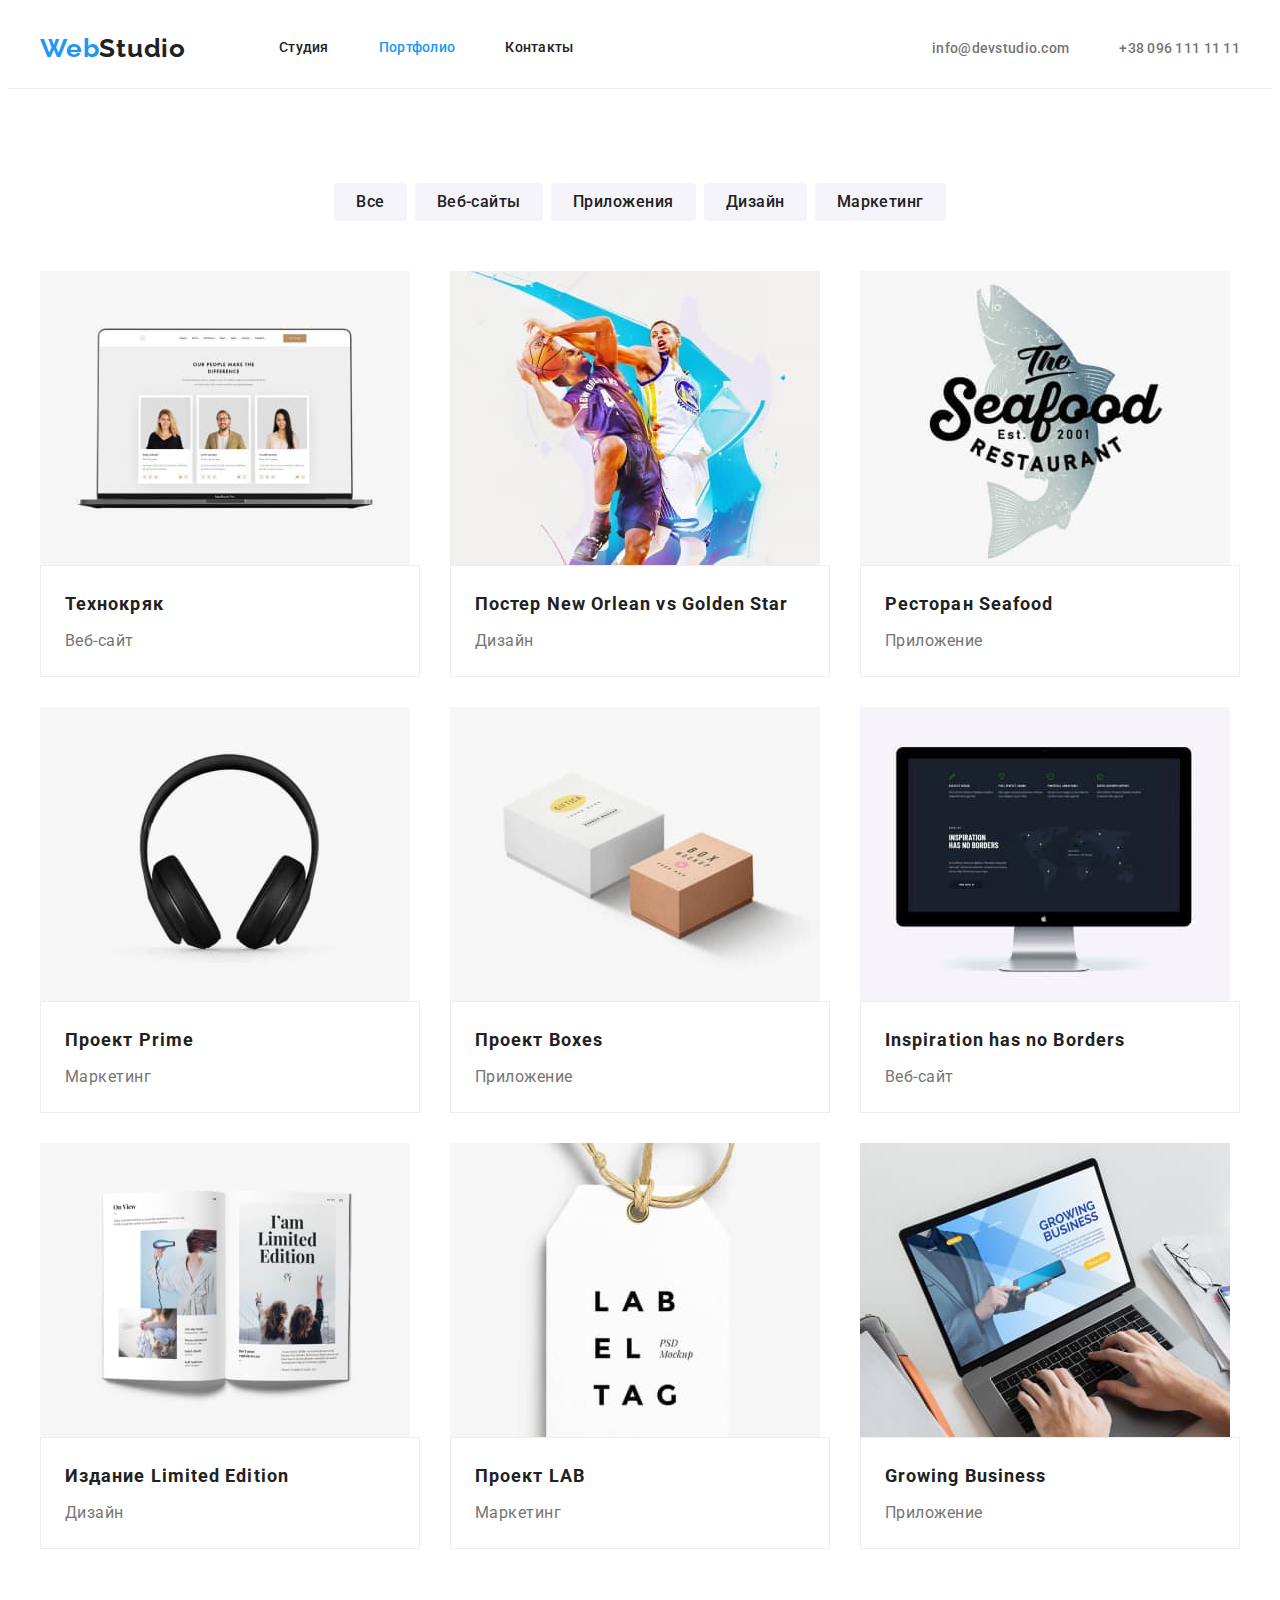
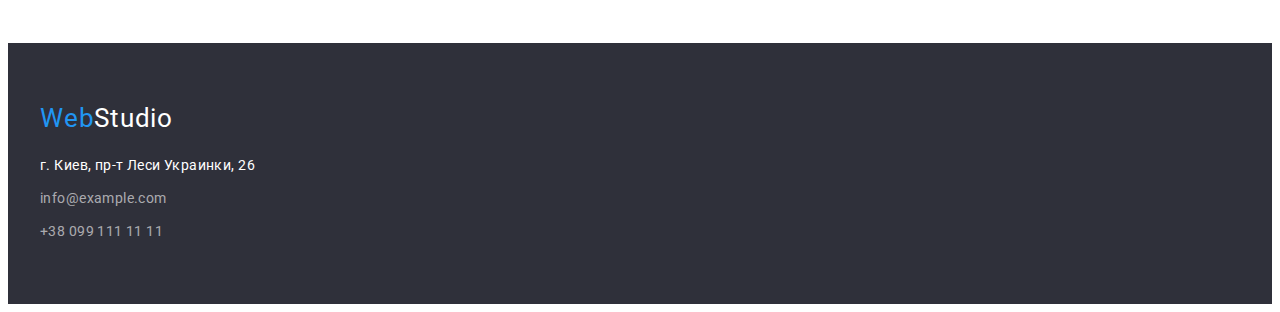
==== portfolio.html @ 1c6d5eae "добавляет БГ на секции герой" ====
<!DOCTYPE html>
<html lang="en">
<head>
    <meta charset="UTF-8">
    <meta http-equiv="X-UA-Compatible" content="IE=edge">
    <meta name="viewport" content="width=device-width, initial-scale=1.0">
    <title>Document</title>
    <link rel="preconnect" href="https://fonts.googleapis.com">
    <link rel="preconnect" href="https://fonts.gstatic.com" crossorigin>
    <link href="https://fonts.googleapis.com/css2?family=Raleway:wght@700&family=Roboto:wght@400;500;700;900&display=swap"
        rel="stylesheet">
     <link rel="stylesheet" href="https://cdnjs.cloudflare.com/ajax/libs/modern-normalize/1.1.0/modern-normalize.min.css"
            integrity="sha512-wpPYUAdjBVSE4KJnH1VR1HeZfpl1ub8YT/NKx4PuQ5NmX2tKuGu6U/JRp5y+Y8XG2tV+wKQpNHVUX03MfMFn9Q=="
            crossorigin="anonymous" referrerpolicy="no-referrer" />
    <link rel="stylesheet" href="./css/styles.css">
</head>
<body>
<header class="header">

    <div class="container flex">

        <nav class="main-nav">
            <a href="/" class="logo"><span class="span-logo">Web</span>Studio</a>

            <ul class="site-nav list">
                <li class="item"><a href="./index.html" class="link">Студия</a></li>
                <li class="item"><a href="./portfolio.html" class="link current">Портфолио</a></li>
                <li class="item"><a href="" class="link">Контакты</a></li>
            </ul>
        </nav>

        <ul class="site-contact list">
            <li class="item"><a href="mailto:info@devstudio.com" class="link">info@devstudio.com</a></li>
            <li class="item"><a href="tel:+380961111111" class="link">+38 096 111 11 11</a></li>
        </ul>


    </div>
</header>

        <section class="section works">
            <div class="container">
            <h1 class="visually-hidden">Наши работы</h1>
            <ul class="filter list">
                <li class="item"><button type="button" class="filter-btn">Все</button></li>
                <li class="item"><button type="button" class="filter-btn">Веб-сайты</button></li>
                <li class="item"><button type="button" class="filter-btn">Приложения</button></li>
                <li class="item"><button type="button" class="filter-btn">Дизайн</button></li>
                <li class="item"><button type="button" class="filter-btn">Маркетинг</button></li>
            </ul>

            <ul class="works-list list">
                <li class="works-item">
                    <img src="./images/project-1.jpg" alt="экран с фотокарточками" width="370" height="294">
                    

                    <div class="works-card">
                    <h2 class="title">Технокряк</h2>
                    <p class="text">Веб-сайт</p>
                    </div>
                </li>
                
                <li class="works-item">
                    <img src="./images/project-2.jpg" alt="баскетболисты с мячом" width="370" height="294">

                    <div class="works-card">
                    <h2 class="title">Постер New Orlean vs Golden Star</h2>
                    <p class="text">Дизайн</p>
                    </div>
                </li>

                <li class="works-item">
                    <img src="./images/project-3.jpg" alt="лого ресторана сифуд" width="370" height="294">

                    <div class="works-card">
                    <h2 class="title">Ресторан Seafood</h2>
                    <p class="text">Приложение</p>
                    </div>
                </li>
                <li class="works-item">
                    <img src="./images/project-4.jpg" alt="наушники" width="370" height="294">

                    <div class="works-card">
                    <h2 class="title">Проект Prime</h2>
                    <p class="text">Маркетинг</p>
                    </div>
                </li>

                <li class="works-item">
                    <img src="./images/project-5.jpg" alt="две коробки" width="370" height="294">

                    <div class="works-card">
                    <h2 class="title">Проект Boxes</h2>
                    <p class="text">Приложение</p>
                    </div>
                </li>

                <li class="works-item">
                    <img src="./images/project-6.jpg" alt="монитор" width="370" height="294">

                    <div class="works-card">
                    <h2 class="title">Inspiration has no Borders</h2>
                    <p class="text">Веб-сайт</p>
                    </div>
                </li>

                <li class="works-item">
                    <img src="./images/project-7.jpg" alt="журнал" width="370" height="294">

                    <div class="works-card">
                    <h2 class="title">Издание Limited Edition</h2>
                    <p class="text">Дизайн</p>
                    </div>
                </li>

                <li class="works-item">
                    <img src="./images/project-8.jpg" alt="ярлык с надписью" width="370" height="294">

                    <div class="works-card">
                    <h2 class="title">Проект LAB</h2>
                    <p class="text">Маркетинг</p>
                    </div>
                </li>

                <li class="works-item">
                    <img src="./images/project-9.jpg" alt="ноутбук и руки" width="370" height="294">

                    <div class="works-card">
                    <h2 class="title">Growing Business</h2>
                    <p class="text">Приложение</p>
                    </div>
                </li>
               
            </ul>
            </div>
        </section>


    </main>

<footer class="footer">
    <div class="container">
        <a href="/" class="logo-footer"><span class="span-logo">Web</span>Studio</a>

        <address>
            <ul class="footer-list list">
                <li><a href="https://www.google.com/maps/place/Lesi+Ukrainky+Blvd,+26,+Kyiv,+Ukraine,+02000/@50.4265807,30.5361971"
                        class="link-address">г. Киев, пр-т Леси Украинки, 26</a></li>
                <li><a href="mailto:info@example.com" class="link">info@example.com</a></li>
                <li><a href="tel:+380991111111" class="link no-margin">+38 099 111 11 11</a></li>
            </ul>

        </address>

    </div>

</footer>
    
</body>
</html>
---- css/styles.css ----
:root {
    --main-text-color: #757575;
    --title-text-color: #212121;
    --accent-color: #2196F3;
    --secondary-background-color: #2F303A;
    --primary-white-color: #FFFFFF;
    --general-background-color: #F5F4FA;
    --secondary-btn-color: #212121;
    
}

p,h1,h2,h3,h4,h5,h6 {
    margin: 0;
}
ul {
    margin: 0;
    padding-left: 0;
}

body {
    color: var(--main-text-color);
    font-family: 'Roboto', sans-serif;
}

.list{
    list-style: none;
    padding: 0;
    margin: 0;
}
.link {
    text-decoration: none;
}



.visually-hidden {
    position: absolute;
    white-space: nowrap;
    width: 1px;
    height: 1px;
    overflow: hidden;
    border: 0;
    padding: 0;
    clip: rect(0 0 0 0);
    clip-path: inset(50%);
    margin: -1px;
}

img {
    display: block;
    max-width: 100%;
    height: auto;
    /* border-radius: 0px; */
}


.container {
    width: 1200px;
    padding-left: 15px;
    padding-right: 15px;
    margin: 0 auto;
    /* outline: 1px solid red; */

}


/* ---------------------header--------------------- */


.header {
    background-color: var(--primary-white-color);
    border-bottom:1px solid #ECECEC;
}

 .logo {

        color: var(--title-text-color);
        font-family: 'Raleway', sans-serif;
        font-weight: 700;
        font-size: 26px;
        line-height: 1.19;
        letter-spacing: 0.03em;
        text-decoration: none;
 }
 .span-logo {
    color: var(--accent-color); 
 }

 
 /* -------------------nav-------------------- */


 .flex {
     display: flex;
     align-items: center;
     
     
 }
 .main-nav {
     display: flex;
    align-items: center;
    
    
 }
 
 .site-nav {
     display: flex;
     margin-left: 93px;
 }
  

 .site-nav .item:not(:last-child) {
     margin-right: 50px;
 }


 .site-nav .link {
     display: block;
     padding-top: 32px;
     padding-bottom: 32px;

     color: var(--title-text-color);
     font-family: 'Roboto', sans-serif;
     font-weight: 500;
     font-size: 14px;
     line-height: 1.14;
     letter-spacing: 0.02em;
 }
 .site-nav .link.current {
     color: var(--accent-color);
 }

 .site-contact {
     display: flex;
     margin-left: auto;
 }

 .site-contact .item + .item {
     margin-left: 50px;
 }

 .site-contact .link {
    font-family: 'Roboto',sans-serif;
    font-style: normal;
    font-weight: 500;
    font-size: 14px;
    line-height: 16px;
    letter-spacing: 0.02em;
 }

.site-nav .link:hover,
.site-nav .link:focus
 {
    color: var(--accent-color);
}

.site-contact .link{
color: var(--main-text-color);
}

.site-contact .link:hover,
.site-contact .link:focus {
color: var(--accent-color);
}

          /*------------------hero--------------------    */


.hero {
    text-align: center;
    background-color: var(--secondary-background-color);
}

.hero-container {
    max-width: 1600px;
    height: 600px;
    margin: 0 auto;
    padding: 200px 0;
    background-image: linear-gradient(rgba(47, 48, 58, 0.4),rgba(47, 48, 58, 0.4)), url(../images/hero-bg.jpg);
    background-repeat: no-repeat;
    background-position: center;
    background-size: cover;
    


}


.hero-title {
    margin: 0 auto 40px auto;
    max-width: 630px;

    color: var(--primary-white-color);
    
    font-weight: 900;
    font-size: 44px;
    line-height: 1.36;
    
    letter-spacing: 0.06em;
    text-transform: uppercase;
}



.hero-btn {
    display: inline-block;
    border-radius: 4px;
    padding: 10px 32px;
    min-width: 200px;

    color: var(--primary-white-color);
    background-color: var(--accent-color) ;

    cursor: pointer;
    font-family: inherit;
    font-weight: 700;
    font-size: 16px;
    line-height: 1.88;
    letter-spacing: 0.06em;
    border: none;
   
}
.hero-btn:hover,
.hero-btn:focus {
    background-color: #188CE8;
}

     /*--------------------   features----------------   */

.section {
    background-color: var(--primary-white-color);
    padding-top: 94px;
    padding-bottom: 94px;
} 

.feature-list {
    display: flex;
    margin-left: -30px;
    margin-top: -30px;
}

.feature-list .item {
    flex-basis: calc(100%/4 - 30px);
    margin-left: 30px;
    margin-top: 30px;
    }
 
 
.feature-list .title {
    margin-bottom: 10px;

    color: var(--title-text-color);
    font-size: 14px;
    line-height: 1.14;
    letter-spacing: 0.03em;
    text-transform: uppercase;
}
.feature-list .text {
    color: var(--main-text-color);
    font-size: 14px;
    line-height: 1.71;
    letter-spacing: 0.03em;
}

     /*-----------------     section -----------------    */
      /* ---------about--------- */

        .no-padding {
        padding-top: 0;
    } 

      .about {
    display: flex;
    margin-left: -30px;
    margin-top: -30px;
}

.about .item {
   flex-basis: calc(100%/3 - 30px);
    margin-left: 30px;
    margin-top: 30px;
}



.section-title {
    margin-bottom: 50px;

    color: var(--title-text-color);
    font-size: 36px;
    line-height: 1.16;
    text-align: center;
    letter-spacing: 0.03em;
}


/* --------------team---------------- */
.team {
    background-color: var(--general-background-color);
}
.team-item {
    background-color: var(--primary-white-color);
    box-shadow: 0px 1px 3px rgba(0, 0, 0, 0.12), 0px 1px 1px rgba(0, 0, 0, 0.14), 0px 2px 1px rgba(0, 0, 0, 0.2);
    border-radius: 0px 0px 4px 4px;
    
}

.team-card {
    text-align: center;
    padding: 30px 0;
    width: 270px;
}

.team-item .title {
margin-bottom: 10px;
}
 .team-list {
     display: flex;
    margin-left: -30px;
    margin-top: -30px;
 }

 .team-list .team-item {
     flex-basis: calc(100%/4 - 30px);
     margin-left: 30px;
     margin-top: 30px;
 }




.team-list .title {
    color: var(--title-text-color);
    font-weight: 500;
    font-size: 16px;
    line-height: 1.18;
    letter-spacing: 0.03em;
}
.team-list .text {
    color: var(--main-text-color);
    font-size: 16px;
    line-height: 1.19;
    letter-spacing: 0.03em;
}
/* ----------------------footer-------------------- */
.footer {
    background-color: var(--secondary-background-color);
    padding-top: 60px;
    padding-bottom: 60px;
}

.logo-footer {
    display: inline-block;
    margin-bottom: 20px;
    font-size: 26px;
    line-height: 1.19;
    letter-spacing: 0.03em;
    text-decoration: none;
}

.footer .logo-footer {
    color: var(--primary-white-color);
}

.footer-list .link {
    display: inline-block;
    margin-bottom: 9px;

    color: rgba(255, 255, 255, 0.6);
    font-family: 'Roboto';
    font-style: normal;
    font-weight: 400;
    font-size: 14px;
    line-height: 1.71;
    letter-spacing: 0.03em;
    text-decoration: none;
}

.link-address {
    display: inline-block;
    margin-bottom: 9px;  

    color: var(--primary-white-color);
    font-family: 'Roboto';
    font-style: normal;
    font-weight: 400;
    font-size: 14px;
    line-height: 1.71;
    letter-spacing: 0.03em;
    text-decoration: none; 
}

.no-margin.link {
    margin-bottom: 0;
}
 

.link-address:hover,
.link-address:focus {
    color: var(--accent-color);
}
.footer-list .link:hover,
.footer-list .link:focus {
    color: var(--accent-color);
}
/* --------------------portfolio----------------- */
/* ---------------------filter------------------- */
.filter {
    display: flex;
    justify-content: center;
    margin-bottom: 50px;
}
.filter .item:not(:last-child) {
    margin-right: 8px;
}


.filter-btn {
display: inline-block;
border-radius: 4px;
padding: 6px 22px;

color: var(--secondary-btn-color);
background-color: var(--general-background-color);
cursor: pointer;

font-family: inherit;
font-style: normal;
font-weight: 500;
font-size: 16px;
line-height: 1.62;
letter-spacing: 0.03em;
border: none;
}

.filter-btn:hover,
.filter-btn:focus {
    color: var(--primary-white-color);
    background-color: var(--accent-color);
}
/* --------------works----------------- */

.works-list {
    display: flex;
    flex-wrap: wrap;
    margin-left: -30px;
    margin-top: -30px;


}

.works-list .works-item {
    flex-basis: calc(100%/3 - 30px);
    margin-left: 30px;
    margin-top: 30px;
}

.works-item .title {
    margin-bottom: 4px;
}


.works-card {
padding: 20px 24px;
border: 1px solid #EEEEEE;
}



.works-list .title {
    color: var(--title-text-color);
    font-size: 18px;
    line-height: 2;
    letter-spacing: 0.06em
}
.works-list .text {
    color: var(--main-text-color);
    font-size: 16px;
    line-height: 1.88;
    letter-spacing: 0.03em
}
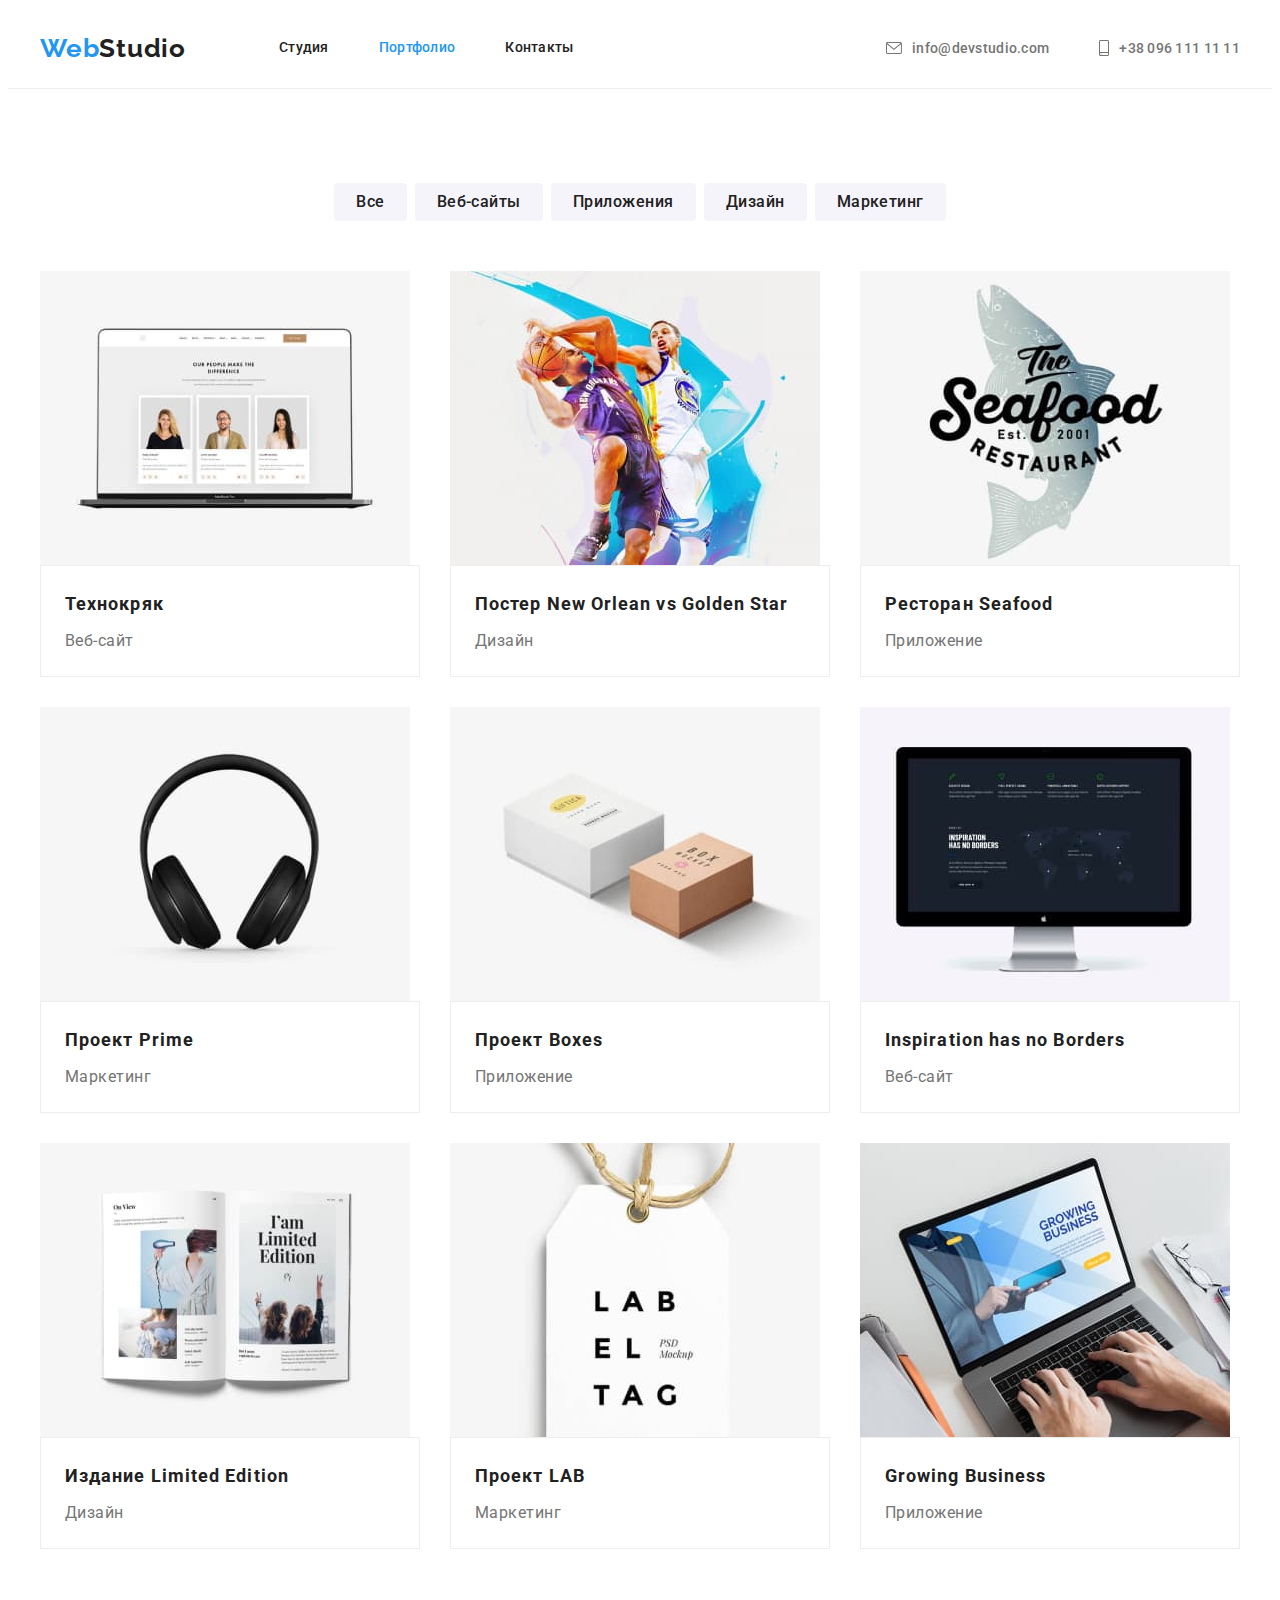
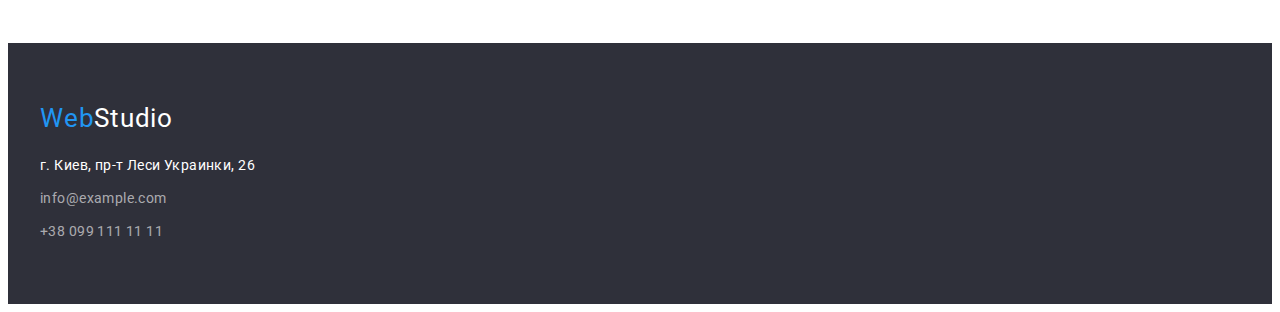
==== commit 6ff2d842: "добавляет разметку" ====
--- a/portfolio.html
+++ b/portfolio.html
@@ -30,8 +30,17 @@
         </nav>
 
         <ul class="site-contact list">
-            <li class="item"><a href="mailto:info@devstudio.com" class="link">info@devstudio.com</a></li>
-            <li class="item"><a href="tel:+380961111111" class="link">+38 096 111 11 11</a></li>
+            <li class="item"><a href="mailto:info@devstudio.com" class="link">
+                    <svg class="site-contact-icon" width="16" height="12">
+                        <use class="" href="./images/icon.svg#icon-envelope"></use>
+                    </svg>
+                    info@devstudio.com</a></li>
+        
+            <li class="item"><a href="tel:+380961111111" class="link">
+                    <svg class="site-contact-icon" width="10" height="16">
+                        <use class="" href="./images/icon.svg#icon-smartphone"></use>
+                    </svg>
+                    +38 096 111 11 11</a></li>
         </ul>
 
 
--- a/css/styles.css
+++ b/css/styles.css
@@ -7,6 +7,7 @@
     --primary-white-color: #FFFFFF;
     --general-background-color: #F5F4FA;
     --secondary-btn-color: #212121;
+    --icon-color: #AFB1B8;
     
 }
 
@@ -134,20 +135,40 @@
  .site-contact {
      display: flex;
      margin-left: auto;
+     align-items: center; 
+     justify-content: center;
  }
 
  .site-contact .item + .item {
      margin-left: 50px;
  }
 
+ .site-contact-icon {
+    margin-right: 10px;
+    fill: currentColor;
+ }
+
+
  .site-contact .link {
+    display: flex;
+    align-items: center;
+    justify-content: center;
     font-family: 'Roboto',sans-serif;
     font-style: normal;
     font-weight: 500;
     font-size: 14px;
     line-height: 16px;
     letter-spacing: 0.02em;
- }
+    color: var(--main-text-color);
+ }
+ 
+ .site-contact .link:hover,
+ .site-contact .link:focus {
+    color: var(--accent-color);
+ }
+
+
+
 
 .site-nav .link:hover,
 .site-nav .link:focus
@@ -170,21 +191,17 @@
 .hero {
     text-align: center;
     background-color: var(--secondary-background-color);
-}
-
-.hero-container {
+    
     max-width: 1600px;
     height: 600px;
     margin: 0 auto;
     padding: 200px 0;
-    background-image: linear-gradient(rgba(47, 48, 58, 0.4),rgba(47, 48, 58, 0.4)), url(../images/hero-bg.jpg);
+    background-image: linear-gradient(rgba(47, 48, 58, 0.4), rgba(47, 48, 58, 0.4)), url(../images/hero-bg.jpg);
     background-repeat: no-repeat;
     background-position: center;
     background-size: cover;
-    
-
-
-}
+}
+
 
 
 .hero-title {
@@ -244,7 +261,17 @@
     flex-basis: calc(100%/4 - 30px);
     margin-left: 30px;
     margin-top: 30px;
-    }
+}
+
+.box-icon {
+    display: flex;
+    align-items: center;
+    justify-content: center;
+    width: 270px;
+    height: 120px;
+    margin-bottom: 30px;
+    background-color: var(--general-background-color);
+}
  
  
 .feature-list .title {
@@ -310,6 +337,7 @@
     text-align: center;
     padding: 30px 0;
     width: 270px;
+ 
 }
 
 .team-item .title {
@@ -342,13 +370,89 @@
     font-size: 16px;
     line-height: 1.19;
     letter-spacing: 0.03em;
-}
+    margin-bottom: 16px;
+}
+
+.team-soc-list {
+    display: flex;
+    justify-content: center;
+}
+
+.team-soc-list .item {
+    width: 44px;
+    height: 44px;
+    margin-left: 10px;
+}
+
+.team-soc-list .item:first-child {
+    margin-left: 0;
+}
+
+.team-soc-link {
+    display: flex;
+    align-items: center;
+    justify-content: center;
+    width: 100%;
+    height: 100%;
+    border-radius: 50%;
+    background-color: var(--primary-white-color);
+    color: var(--icon-color);
+
+}
+.team-soc-icon {
+    fill: currentColor;
+}
+
+.team-soc-link:hover,
+.team-soc-link:focus {
+background-color: var(--accent-color);
+color: var(--primary-white-color);
+}
+/* ----------------clients----------------- */
+.clients-list {
+    display: flex;
+}
+
+.clients-list .item {
+    width: 170px;
+    height: 92px;
+    margin-left: 30px;
+}
+.clients-list .item:first-child {
+    margin-left: 0;
+}
+.clients-link {
+    display: flex;
+        align-items: center;
+        justify-content: center;
+        width: 100%;
+        height: 100%;
+        border: 1px solid var(--icon-color);
+        border-radius: 4px;
+        color: var(--icon-color);
+}
+.clients-icon {
+    fill: currentColor;
+}
+
+.clients-link:hover,
+.clients-link:focus {
+    color: var(--accent-color);
+    border: 1px solid var(--accent-color);
+}
+
+
+
+
+
 /* ----------------------footer-------------------- */
 .footer {
     background-color: var(--secondary-background-color);
     padding-top: 60px;
     padding-bottom: 60px;
 }
+
+
 
 .logo-footer {
     display: inline-block;
@@ -404,6 +508,64 @@
 .footer-list .link:focus {
     color: var(--accent-color);
 }
+
+
+.footer-box-soc {
+    display: flex;
+}
+
+.footer-title {
+    font-family: 'Roboto';
+    font-style: normal;
+    font-size: 14px;
+    line-height: 1.14;
+    letter-spacing: 0.03em;
+    text-transform: uppercase;
+    color: var(--primary-white-color);
+}
+
+.footer-soc-list {
+    display: flex;
+    justify-content: center;
+}
+
+.footer-soc-list .item {
+    width: 44px;
+    height: 44px;
+    margin-left: 10px;
+}
+
+.footer-soc-list .item:first-child {
+    margin-left: 0;
+}
+
+.footer-soc-link {
+    display: flex;
+    align-items: center;
+    justify-content: center;
+    width: 100%;
+    height: 100%;
+    border-radius: 50%;
+    background: rgba(255, 255, 255, 0.1);
+    color: var(--icon-color);
+
+}
+
+.footer-soc-icon {
+    fill: currentColor;
+}
+
+.footer-soc-link:hover,
+.footeer-soc-link:focus {
+    background-color: var(--accent-color);
+    color: var(--primary-white-color);
+}
+
+
+
+
+
+
 /* --------------------portfolio----------------- */
 /* ---------------------filter------------------- */
 .filter {
@@ -417,27 +579,28 @@
 
 
 .filter-btn {
-display: inline-block;
-border-radius: 4px;
-padding: 6px 22px;
-
-color: var(--secondary-btn-color);
-background-color: var(--general-background-color);
-cursor: pointer;
-
-font-family: inherit;
-font-style: normal;
-font-weight: 500;
-font-size: 16px;
-line-height: 1.62;
-letter-spacing: 0.03em;
-border: none;
+    display: inline-block;
+    border-radius: 4px;
+    padding: 6px 22px;
+
+    color: var(--secondary-btn-color);
+    background-color: var(--general-background-color);
+    cursor: pointer;
+
+    font-family: inherit;
+    font-style: normal;
+    font-weight: 500;
+    font-size: 16px;
+    line-height: 1.62;
+    letter-spacing: 0.03em;
+    border: none;
 }
 
 .filter-btn:hover,
 .filter-btn:focus {
     color: var(--primary-white-color);
     background-color: var(--accent-color);
+    box-shadow: 0px 3px 1px rgba(0, 0, 0, 0.1), 0px 1px 2px rgba(0, 0, 0, 0.08), 0px 2px 2px rgba(0, 0, 0, 0.12);
 }
 /* --------------works----------------- */
 
@@ -459,6 +622,13 @@
 .works-item .title {
     margin-bottom: 4px;
 }
+
+.works-item:hover {
+    border: 1px solid #EEEEEE;
+    box-shadow: 0px 1px 1px rgba(0, 0, 0, 0.12), 0px 4px 4px rgba(0, 0, 0, 0.06), 1px 4px 6px rgba(0, 0, 0, 0.16);
+    cursor: pointer;
+}
+
 
 
 .works-card {
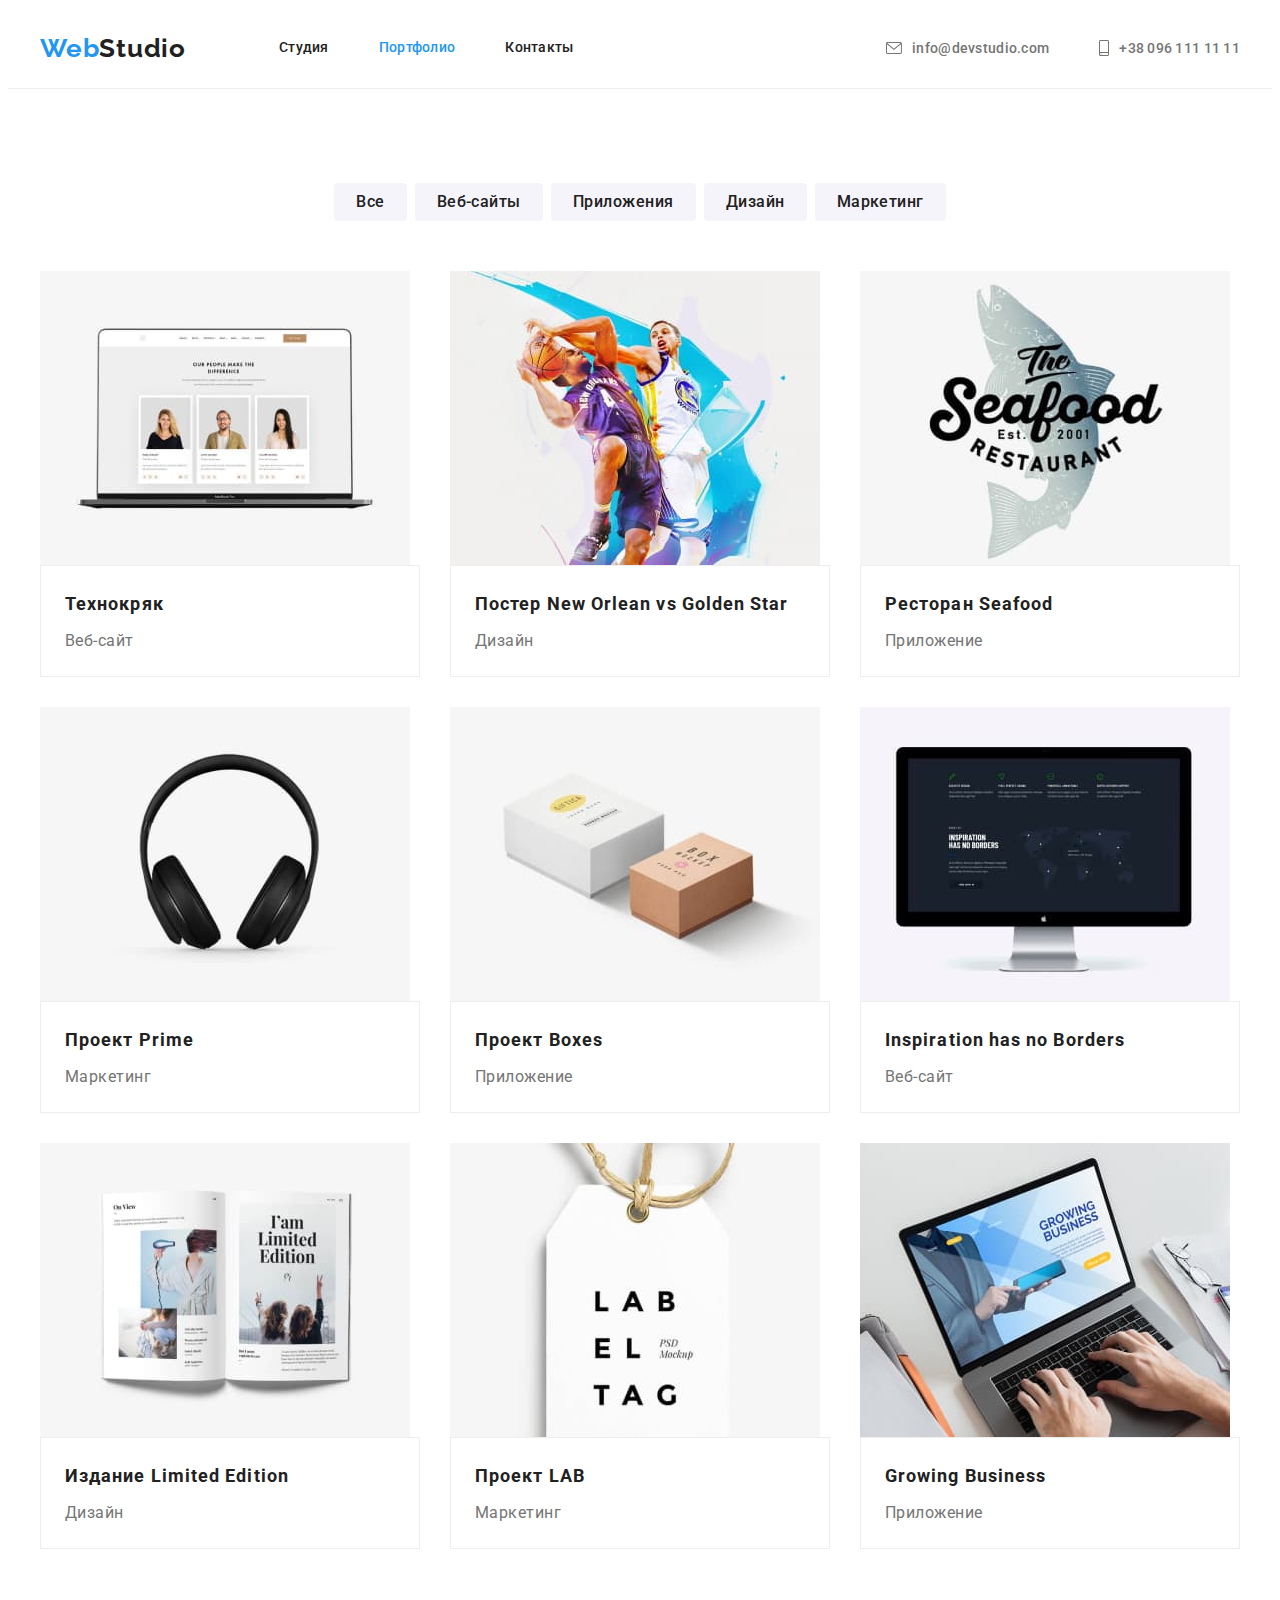
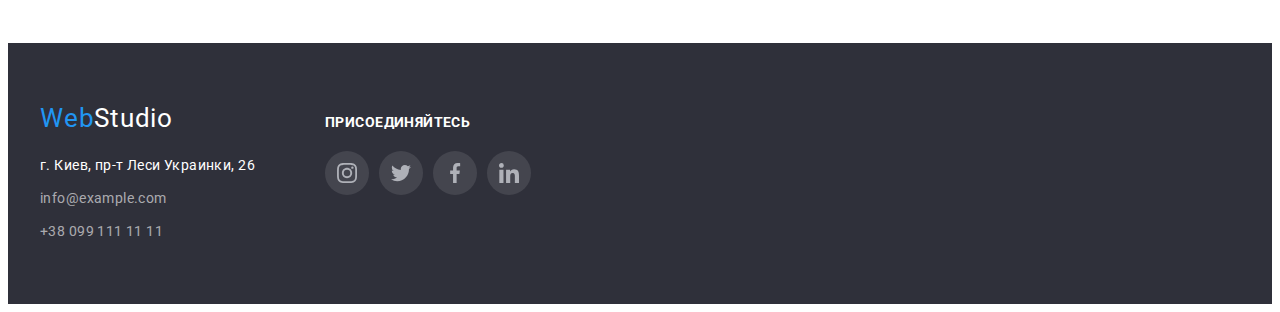
==== commit 6a6c1bca: "Добавляет изменения в футер" ====
--- a/portfolio.html
+++ b/portfolio.html
@@ -147,23 +147,63 @@
 
     </main>
 
-<footer class="footer">
-    <div class="container">
-        <a href="/" class="logo-footer"><span class="span-logo">Web</span>Studio</a>
-
-        <address>
-            <ul class="footer-list list">
-                <li><a href="https://www.google.com/maps/place/Lesi+Ukrainky+Blvd,+26,+Kyiv,+Ukraine,+02000/@50.4265807,30.5361971"
-                        class="link-address">г. Киев, пр-т Леси Украинки, 26</a></li>
-                <li><a href="mailto:info@example.com" class="link">info@example.com</a></li>
-                <li><a href="tel:+380991111111" class="link no-margin">+38 099 111 11 11</a></li>
-            </ul>
-
-        </address>
+<footer class="footer ">
+    <div class="container footer-flex">
+        <div class="footer-contact">
+            <a href="/" class="logo-footer"><span class="span-logo">Web</span>Studio</a>
+
+            <address>
+                <ul class="footer-list list">
+                    <li><a href="https://www.google.com/maps/place/Lesi+Ukrainky+Blvd,+26,+Kyiv,+Ukraine,+02000/@50.4265807,30.5361971"
+                            class="link-address">г. Киев, пр-т Леси Украинки, 26</a></li>
+                    <li><a href="mailto:info@example.com" class="link">info@example.com</a></li>
+                    <li><a href="tel:+380991111111" class="link no-margin">+38 099 111 11 11</a></li>
+                </ul>
+            </address>
+        </div>
+
+
+        <div class="footer-box-soc">
+            <h2 class="footer-title">Присоединяйтесь</h2>
+            <ul class="footer-soc-list list">
+                <li class="item">
+                    <a href="" class="footer-soc-link link">
+                        <svg class="footer-soc-icon" width="20" height="20">
+                            <use class="" href="./images/icon.svg#icon-instagram"></use>
+                        </svg>
+                    </a>
+                </li>
+
+                <li class="item">
+                    <a href="" class="footer-soc-link link">
+                        <svg class="footer-soc-icon" width="20" height="20">
+                            <use class="" href="./images/icon.svg#icon-twitter"></use>
+                        </svg>
+                    </a>
+                </li>
+
+                <li class="item">
+                    <a href="" class="footer-soc-link link">
+                        <svg class="footer-soc-icon" width="20" height="20">
+                            <use class="" href="./images/icon.svg#icon-facebook"></use>
+                        </svg>
+                    </a>
+                </li>
+
+                <li class="item">
+                    <a href="" class="footer-soc-link link">
+                        <svg class="footer-soc-icon" width="20" height="20">
+                            <use class="" href="./images/icon.svg#icon-linkedin"></use>
+                        </svg>
+                    </a>
+                </li>
+            </ul>
+        </div>
+
 
     </div>
 
 </footer>
-    
+
 </body>
 </html>--- a/css/styles.css
+++ b/css/styles.css
@@ -293,11 +293,11 @@
      /*-----------------     section -----------------    */
       /* ---------about--------- */
 
-        .no-padding {
+.no-padding {
         padding-top: 0;
     } 
 
-      .about {
+.about {
     display: flex;
     margin-left: -30px;
     margin-top: -30px;
@@ -451,6 +451,11 @@
     padding-top: 60px;
     padding-bottom: 60px;
 }
+.footer-flex {
+    display: flex;
+    align-items: baseline;
+    
+}
 
 
 
@@ -510,11 +515,10 @@
 }
 
 
-.footer-box-soc {
-    display: flex;
-}
+
 
 .footer-title {
+    margin-bottom: 20px;
     font-family: 'Roboto';
     font-style: normal;
     font-size: 14px;
@@ -524,9 +528,14 @@
     color: var(--primary-white-color);
 }
 
+.footer-box-soc {
+  margin-left: 70px;
+}
+
 .footer-soc-list {
     display: flex;
     justify-content: center;
+   
 }
 
 .footer-soc-list .item {
